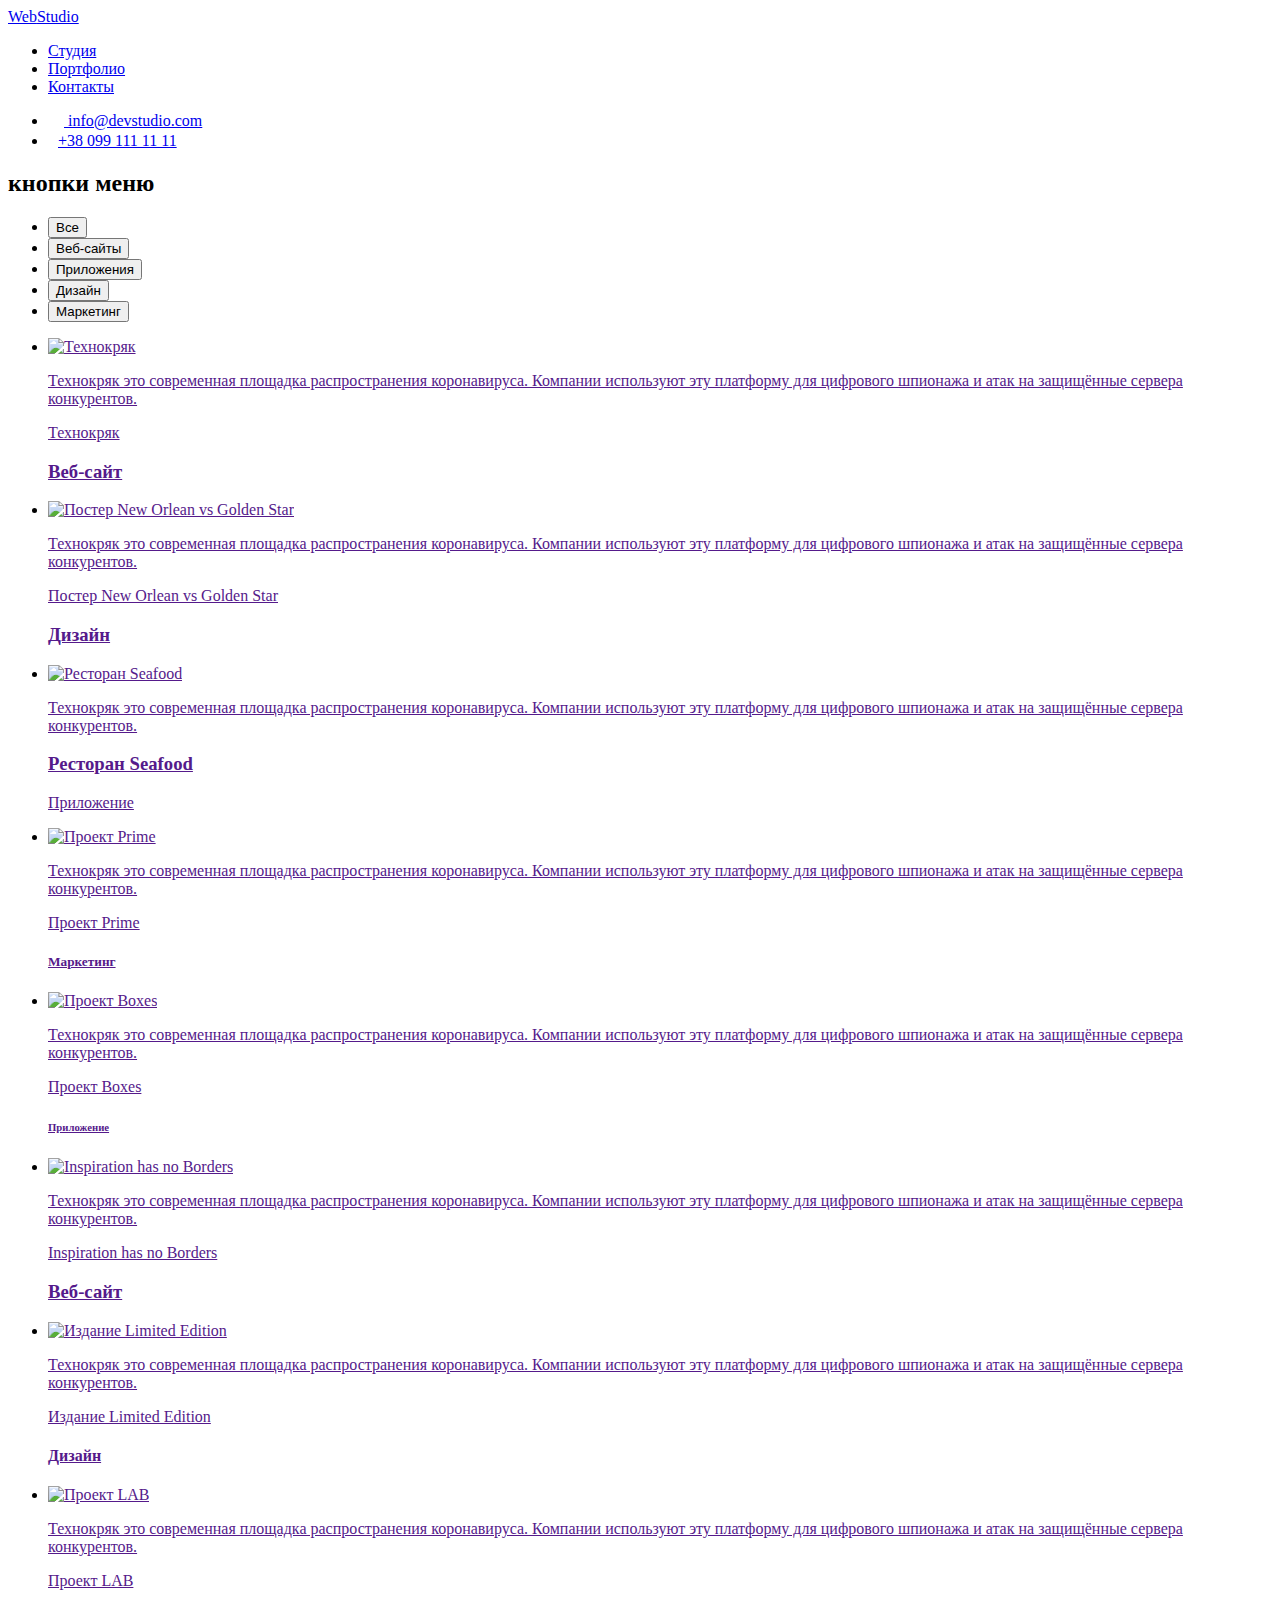
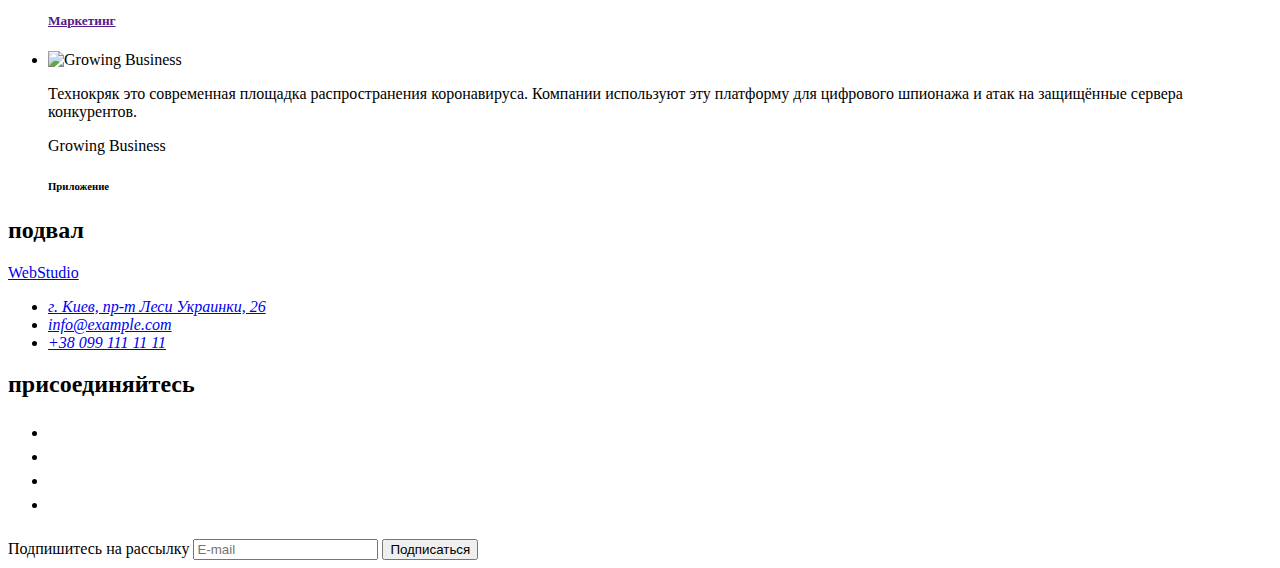
==== portfoli.html @ 83aa8ca1 "Add files via upload" ====
<!DOCTYPE html>
<html lang="ru">
<head>
    <meta charset="UTF-8">
    <meta name="viewport" content="width=device-width, initial-scale=1.0">
    <link rel="preconnect" href="https://fonts.googleapis.com">
    <link rel="preconnect" href="https://fonts.gstatic.com" crossorigin>
    <link href="https://fonts.googleapis.com/css2?family=Raleway:wght@700&family=Roboto:wght@400;500;700;900&display=swap" rel="stylesheet">
       
    <title>Document</title>
    <link rel="stylesheet" href="https://cdnjs.cloudflare.com/ajax/libs/modern-normalize/1.1.0/modern-normalize.min.css" integrity="sha512-wpPYUAdjBVSE4KJnH1VR1HeZfpl1ub8YT/NKx4PuQ5NmX2tKuGu6U/JRp5y+Y8XG2tV+wKQpNHVUX03MfMFn9Q==" crossorigin="anonymous" referrerpolicy="no-referrer" />
    <link rel="stylesheet" href="./css/style.css">
</head>

<body class="page">
     <!--шапка-->
     <header class="line"> 
        <div class="container flex-center">
        <nav class="main-nav">
        <a href="/index.html" class="logo" >Web<span class="studio">Studio</span></a> 

        
        <ul class="site-nav">
            <li class="item-nav "><a href="index.html" class="link active">Студия</a></li>
            <li class="item-nav"><a href="portfoli.html" class="link">Портфолио</a></li>
            <li class="item-nav"><a href="Контакты" class="link">Контакты</a></li>
        </ul>
         </nav>
        <ul class="site-nav">

            <li class="item-site"><a href="malto:info@devstudio.com" class="link item-color"><svg class="icon-email" width="16" height="12">
                <use href="./images/sprite.svg#icon-email"></use></svg> info@devstudio.com</a></li>
           

            <li class="item-site"><a href="tel+380991111111" class="link item-color"><svg class="icon-phone" width="10" height="16">
                <use href="./images/sprite.svg#icon-phone"></use></svg>+38 099 111 11 11</a></li>
       </ul>
    </div>
       </header>

    <!--банер-->
    <main>
        <!--кнопки для меню-->
      <section class="container pd">

        <H2 class="hide container">кнопки меню</H2>
          <ul class="card-set-button">
            <li><button type="button" class="button-portfoli button-all">Все</button></li> 
            <li><button type="button" class="button-portfoli button-veb">Веб-сайты</button></li>
            <li><button type="button" class="button-portfoli button-aplic">Приложения</button></li>
            <li><button type="button" class="button-portfoli button-design">Дизайн</button></li>
            <li><button type="button" class="button-portfoli button-market">Маркетинг</button></li>
           </ul>
      
     <!--примеры работ-->
    

    <ul class="card-set">
        
            <li class="item card">
                <a class="text-none" href="">

                <div class="overlay-tehno">
                 <img src="./images/img1-min.jpeg" alt="Технокряк" width="370" height="294">
                <p class="card-text">Технокряк это современная площадка распространения коронавируса. Компании используют эту платформу для цифрового шпионажа и атак на защищённые сервера конкурентов.</p>
               </div>

               <div class="setings-cards">
                <p class="potfolio-items">Технокряк</p>
                <h3 class="name-of-itens">Веб-сайт</h3>
            </div>
        </a>
            </li>

            <li class="item card">
                <a class="text-none" href="">

                    <div class="overlay-tehno">
                <img src="./images/img2-min.jpeg" alt="Постер New Orlean vs Golden Star" width="370" height="294">
                <p class="card-text">Технокряк это современная площадка распространения коронавируса. Компании используют эту платформу для цифрового шпионажа и атак на защищённые сервера конкурентов.</p>
               </div>

                <div class="setings-cards">
                <p class="potfolio-items">Постер New Orlean vs Golden Star</p>
                <h3 class="name-of-itens">Дизайн</h3>
            </div>
            </a>
            </li>

            <li class="item card">
                <a class="text-none" href="">

                    <div class="overlay-tehno">    
                <img src="./images/img3-min.jpeg" alt="Ресторан Seafood" width="370" height="294">
                <p class="card-text">Технокряк это современная площадка распространения коронавируса. Компании используют эту платформу для цифрового шпионажа и атак на защищённые сервера конкурентов.</p>
            </div>

            <div class="setings-cards">
                <h3 class="potfolio-items">Ресторан Seafood</h3>
                <p class="name-of-itens">Приложение</p>
            </div>
        </a>
           </li>

            <li class="item card">
                <a class="text-none" href="">

                    <div class="overlay-tehno">    
                <img src="./images/4-min.jpeg" alt="Проект Prime" width="370" height="294">
                <p class="card-text">Технокряк это современная площадка распространения коронавируса. Компании используют эту платформу для цифрового шпионажа и атак на защищённые сервера конкурентов.</p>
            </div>
            <div class="setings-cards">
                <p class="potfolio-items">Проект Prime</p>
                <h5 class="name-of-itens">Маркетинг</h5>
            </div>
            </a>
            </li>

            <li class="item card">
                <a class="text-none" href="">

                <div class="overlay-tehno">
                <img src="./images/img5-min.jpeg" alt="Проект Boxes" width="370" height="294">
                <p class="card-text">Технокряк это современная площадка распространения коронавируса. Компании используют эту платформу для цифрового шпионажа и атак на защищённые сервера конкурентов.</p>
            </div>
            <div class="setings-cards">
                <p class="potfolio-items">Проект Boxes</p>
                <h6 class="name-of-itens">Приложение</h6>
                </div>
            </a>
            </li>

            <li class="item card">
                <a class="text-none" href="">

                <div class="overlay-tehno">
                <img src="./images/img6-min.jpeg" alt="Inspiration has no Borders" width="370" height="294">
                <p class="card-text">Технокряк это современная площадка распространения коронавируса. Компании используют эту платформу для цифрового шпионажа и атак на защищённые сервера конкурентов.</p>
            </div>
            <div class="setings-cards">
                <p class="potfolio-items">Inspiration has no Borders</p>
                <h3 class="name-of-itens">Веб-сайт</h3>
            </div>
            </a>
            </li>

            <li class="item card">
                <a class="text-none" href="">
                    <div class="overlay-tehno">
                <img src="./images/img7-min.jpeg" alt="Издание Limited Edition" width="370" height="294">
                <p class="card-text">Технокряк это современная площадка распространения коронавируса. Компании используют эту платформу для цифрового шпионажа и атак на защищённые сервера конкурентов.</p>
            </div>
            <div class="setings-cards">
                <p class="potfolio-items">Издание Limited Edition</p>
                <h4 class="name-of-itens">Дизайн</h4>
            </div>
            </a>
            </li>

            <li class="item card">
                <a class="text-none" href="">
                    <div class="overlay-tehno">
                <img src="./images/img8-min.jpeg" alt="Проект LAB" width="370" height="294">
                <p class="card-text">Технокряк это современная площадка распространения коронавируса. Компании используют эту платформу для цифрового шпионажа и атак на защищённые сервера конкурентов.</p>
            </div>
            <div class="setings-cards"> 
                <p class="potfolio-items">Проект LAB</p>
                <h5 class="name-of-itens">Маркетинг</h5>
            </div>
            </a>
            </li>

            <li class="item card">
                <a class="text-none" href=""></a>
                <div class="overlay-tehno">
                <img src="./images/9-min.jpeg" alt="Growing Business" width="370" height="294">
                <p class="card-text">Технокряк это современная площадка распространения коронавируса. Компании используют эту платформу для цифрового шпионажа и атак на защищённые сервера конкурентов.</p>
            </div>
            <div class="setings-cards"> 
                <p class="potfolio-items">Growing Business</p>
                <h6 class="name-of-itens">Приложение</h6>
            </div>
            </a>
            </li>

         </ul>

     </section>
    </main>

    <!--подвал-->

    <footer class="footer-color">
            
        <section class="adress-nav">
            <div class="container jeneral-box">
            <div class="box-one">
            <h2 class="hide" >подвал</h2>
    
           <a href="/index.html" class="logo l-items" >Web<span class="studio-white">Studio</span></a> 
    
    
        <address>
    
               <ul>
                   <li class="address-items">
                       <a href="https://goo.gl/maps/uqQYcD5dmdb6yFgy8" rel="noopener noopener" class="footer-address"> г. Киев, пр-т Леси
                           Украинки, 26</a>
                   </li>
                   <li class="malto-items">
                       <a href="maltoinfo@example.com" class="footer-mail" >info@example.com</a>
                   </li>
                   <li class="phone-items">
                       <a href="tel+380991111111" class="footer-tel" >+38 099 111 11 11</a>
                   </li>
                   
               </ul>
               
           </address>
        </div>
    
           <div class="box-second">
            <h2 class="footer-text">присоединяйтесь</h2>
            <ul class="footer-list">
                        
                <li class="social-item">
                    <a href="" class="footer-box">
                        <svg class="icon-social" width="20" height="20">
                            <use href="./images/sprite.svg#icon-insta" ></use> 
                        </svg>
                    </a>
                </li>
    
                <li class="social-item">
                    <a href="" class="footer-box">
                        <svg class="icon-social" width="20" height="20">
                            <use href="./images/sprite.svg#icon-twit" ></use> 
                        </svg>
                    </a>
                </li>
    
                <li class="social-item">
                    <a href="" class="footer-box">
                        <svg class="icon-social" width="10" height="20">
                            <use href="./images/sprite.svg#icon-face" ></use> 
                        </svg>
                    </a>
                </li>
    
                <li class="social-item">
                    <a href="" class="footer-box">
                        <svg class="icon-social" width="20" height="20">
                            <use href="./images/sprite.svg#icon-linke" ></use> 
                        </svg>
                    </a>
                </li>
            </ul>
           </div>
    
           <div class="box-third">
               <label for="fallow-buttom"class="fallow-text">Подпишитесь на рассылку</label>
                   <span class="icon-fly">
                    <input type="email" name="email" placeholder="E-mail" class="fallow-me" id="fallow-buttom">
                    <button type="submit" class="btn-fallow">Подписаться</button>
                    <svg class="icon-fallow" width="24" height="24">
                    <use href="./images/sprite.svg#icon-send-fly"></use></svg>   
                </span>
               </div>
            </div>
     </section>
    </footer>
    </body>
    
    </html>
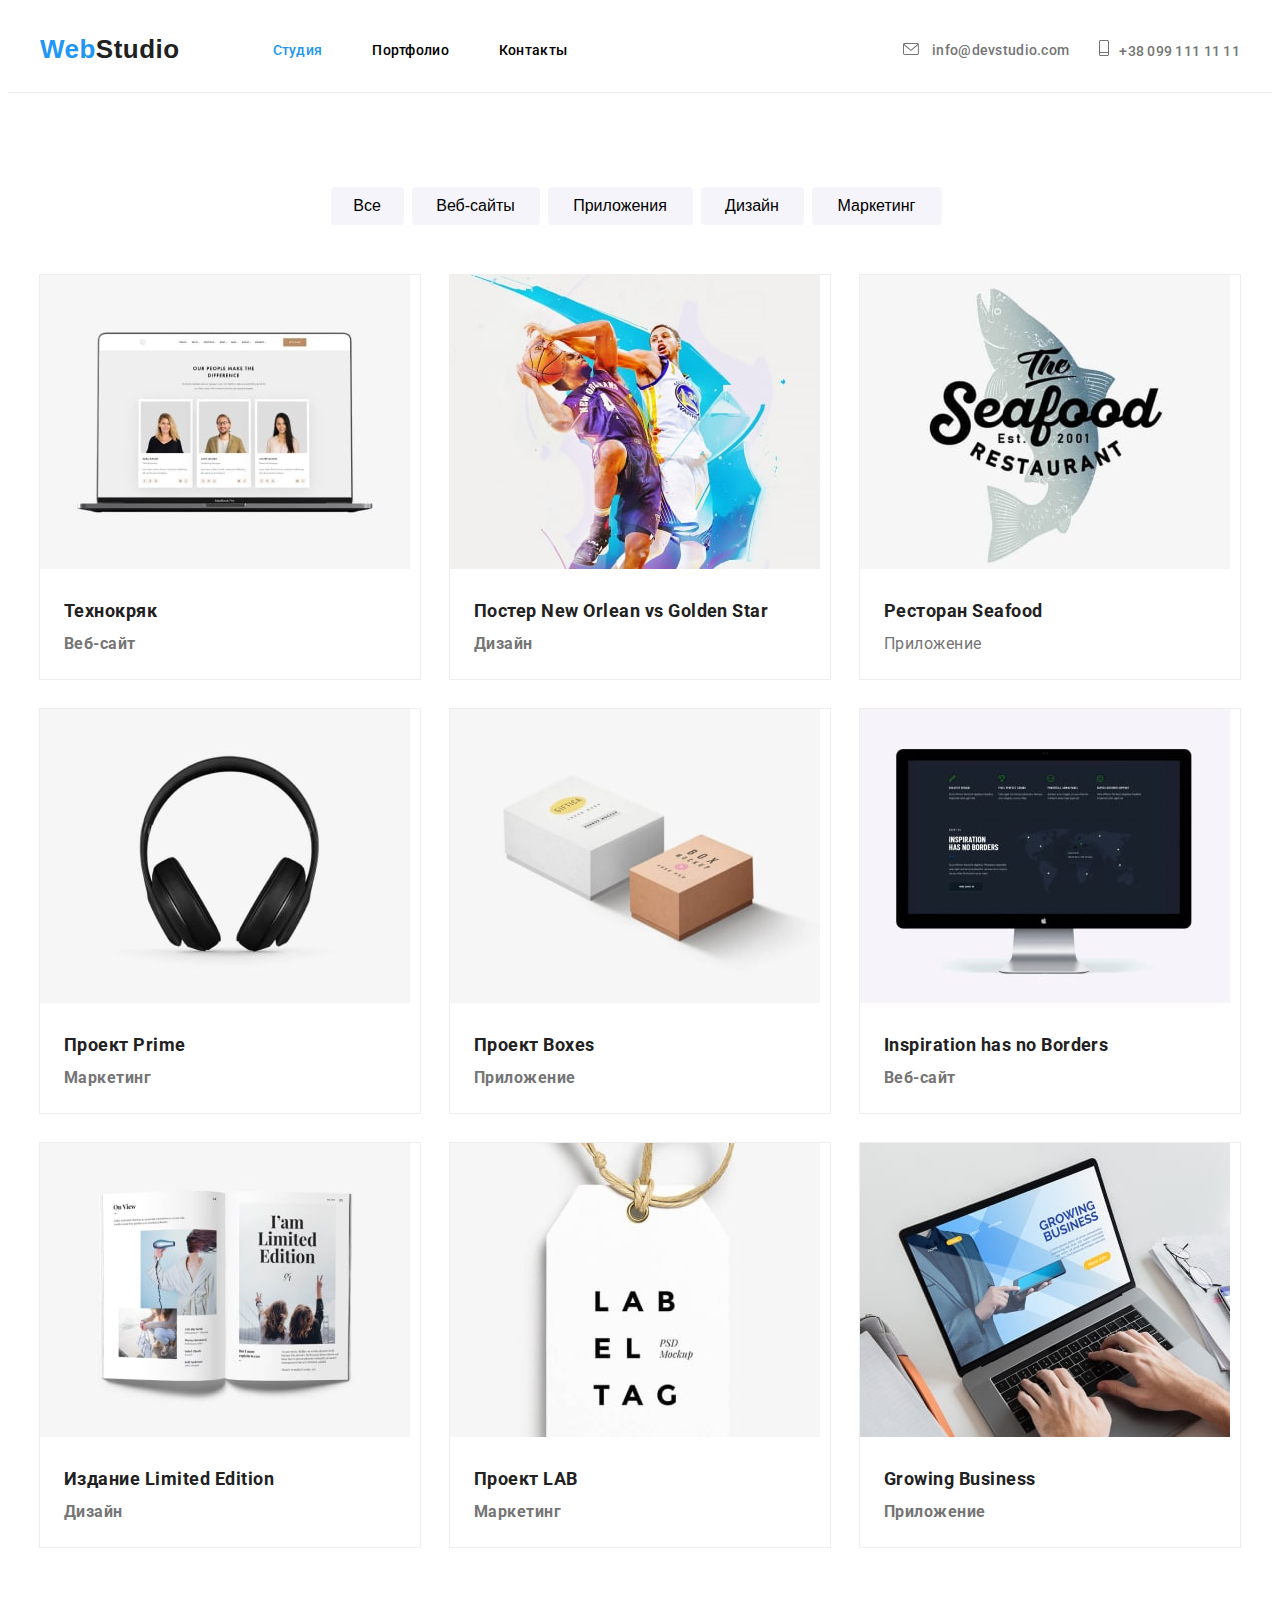
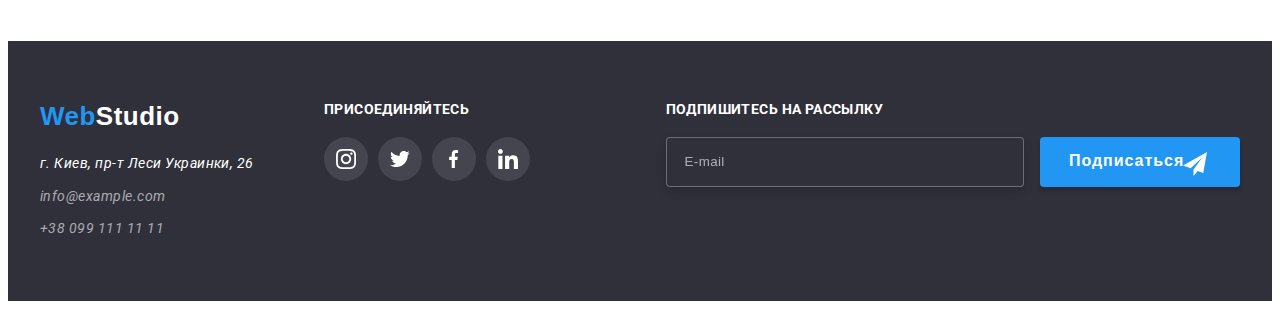
==== commit 9d1dc1f4: "utils" ====
--- a/portfoli.html
+++ b/portfoli.html
@@ -10,6 +10,7 @@
     <title>Document</title>
     <link rel="stylesheet" href="https://cdnjs.cloudflare.com/ajax/libs/modern-normalize/1.1.0/modern-normalize.min.css" integrity="sha512-wpPYUAdjBVSE4KJnH1VR1HeZfpl1ub8YT/NKx4PuQ5NmX2tKuGu6U/JRp5y+Y8XG2tV+wKQpNHVUX03MfMFn9Q==" crossorigin="anonymous" referrerpolicy="no-referrer" />
     <link rel="stylesheet" href="./css/style.css">
+    <link rel="stylesheet" href="./css/main.min.css">
 </head>
 
 <body class="page">
--- a/css/style.css
+++ b/css/style.css
@@ -0,0 +1,984 @@
+
+/* -------------------------утилиты ----------------------------*/
+
+
+
+/* -----------------------hide content-------------------------- */
+
+
+
+.site-nav .link:hover,
+.site-nav .link:focus {
+  color: #2196f3;
+}
+.site-nav .link:hover,
+.site-nav .link:focus {
+  color: #2196f3;
+}
+.site-nav .link.current {
+  color: #2196f3;
+}
+  
+/* -----------------------button-------------------------------- */
+
+
+
+/* ------------logo------------ */ 
+.line {
+  border-bottom: 1px solid #ECECEC;
+  transition-property: background-color;
+  transition-duration: 250ms;
+  transition-timing-function: cubic-bezier(0.4, 0, 0.2, 1) ;
+}
+
+ .logo {
+
+ 
+  margin-right: 93px;
+   color: #2196F3 ;
+   font-family: "Rolway", sans-serif;
+   font-weight: bold;
+   font-size: 26px;
+   line-height: 1.20; 
+   text-decoration: none;
+   animation: shake 100ms linear  1;
+ }
+
+.studio {
+  color: var(--primary-text-color);
+}
+
+ .link {
+   display: block;
+
+  text-decoration: none;
+  color: #000;
+  padding-top: 32px;
+  padding-bottom: 32px; 
+ }
+
+/* ------------------site nav---------- */
+
+.main-nav{
+  display: flex;
+  align-items: center;
+  }
+
+.site-nav {
+  display: flex;
+  align-items: center;
+ 
+  font-weight: 500;
+  font-size: 14px;
+  line-height: 1.2;
+  letter-spacing: 0.02em;
+
+  transition: color 250ms cubic-bezier(0.4, 0, 0.2, 1) ;
+
+}
+.flex-center{
+  display: flex;
+  align-items: center;
+  justify-content: space-between;
+}
+
+   .item-nav{
+   display: block; 
+   /* display: flex; */
+   position: relative;
+   }
+   .item-nav::after{
+     position: absolute;
+     content: "";
+    
+     bottom: 0;
+     width: 100%;
+     height: 4px;
+     background: #2196F3;
+     border-radius: 2px;
+     opacity: 0;
+     transition: opacity 250ms cubic-bezier(0.4, 0, 0.2, 1) ;
+
+   }
+   .item-nav:hover::after{
+opacity: 1;
+   }
+
+   .item-nav:focus:after{
+    opacity: 1;
+       }
+  
+   .site-nav .item-nav {
+    margin-left: 50px;
+   }
+   .site-nav .item-nav:first-child {
+    margin-left: 0px; 
+    } 
+
+ .item-site {
+      display: flex;
+ }
+      .item-color{
+     color: #757575;
+      }
+      .active {
+        color:  #2196F3;
+        }
+        .icon-email{
+          margin-right: 10px;
+          fill: currentColor;
+        }
+        .icon-phone{
+
+          fill:  currentColor;
+          margin-left: 30px;
+          margin-right: 10px;
+
+        }
+        .icon-phone:hover{
+        fill:  #2196F3;
+        }
+       /* :hover{
+          fill:  #2196F3;
+          } */
+/* ------------------------банер герой -----------------------------*/
+.hero{
+  
+  background-color: var(--background-second-color);
+  padding-top: 200px;
+  padding-bottom: 200px;
+ 
+  padding-left: 0px;
+  padding-right: 0px;
+
+  margin-bottom: 94px;
+  height:600px;
+  max-width: 1600px;
+  margin-left: auto;
+  margin-right: auto; 
+
+  background-image: linear-gradient(
+    rgba(47, 48, 58, 0.4), 
+    rgba(47, 48, 58, 0.4)
+  ),
+  url(../images/foto-hero.jpeg)
+
+}
+
+
+
+.hero-baner {
+  display: block;
+  text-align: center;
+margin: 0 auto;
+margin-bottom: 30px;
+ 
+max-width: 650px;
+font-weight: 900;
+font-size: 44px;
+line-height: 1.4;
+letter-spacing: 0.06em;
+text-transform: uppercase;
+color: var(--white-color-text); 
+}
+
+/* -------------button-hero---------------------*/
+
+
+  .button-button:focus,
+  .button-portfoli:hover{
+    color: var(--white-color-text);
+  background-color:var(--second-text-color);
+  box-shadow: 0px 3px 1px rgba(0, 0, 0, 0.1), 0px 1px 2px rgba(0, 0, 0, 0.08), 0px 2px 2px rgba(0, 0, 0, 0.12);
+    }
+    
+/* -------------------фишки компании-------------- */
+.item-box{
+display: flex;
+justify-content: center;
+margin-left: auto;
+}
+.marg{
+  margin-bottom: 30px;
+}
+.icon-items{
+padding: 25px 100px 25px 100px;
+width: 270px;
+height: 120px;
+border: 1px transpontant;
+
+background: #F5F4FA;
+border-radius: 4px;
+}
+
+.icon-items:not(:last-child){
+  margin-right: 30px;
+}
+
+
+.maim-section{
+  display: flex;
+  justify-content: center;
+  /* margin-bottom: 94px; */
+  }
+
+.title-photo{
+  padding-bottom: 50px;
+  text-align: center;
+ 
+}
+
+.items-company{
+
+font-size: 14px;
+line-height: 1.1;
+text-transform: uppercase;
+
+padding: 0;
+margin: 0;
+
+display: flex;
+
+margin-left: -30px;
+margin-top: -30px;
+}
+.box-items {
+flex-basis: calc(100%/4 - 30px);
+margin-left: 30px;
+margin-top: 30px;
+}
+
+.company-list{
+  padding-bottom: 10px;
+
+}
+.items-text {
+font-size: 14px;
+line-height: 1.7;
+color: #757575;
+text-transform: none;
+margin-bottom: 94px;
+}
+.maim-section{
+font-weight: bold;
+font-size: 36px;
+line-height: 1.16;
+}
+
+
+.photo-list{
+ 
+  display: flex;
+  margin-left: -30px;
+  margin-top: -30px;
+  padding-bottom: 94px;
+ }
+
+ .photo-box{
+  position: relative;
+  display: block;
+ 
+  width: 370px;
+  max-height: 294px;
+  flex-basis: ((100% - 3*30px)/3);
+  margin-left: 30px;
+  margin-top: 30px;
+
+  
+ }
+ .text-one{
+  
+  position: absolute;
+  bottom: 0;
+  
+  left: 0;
+  display: flex;
+  justify-content: center;
+  align-items: center;
+  
+  width:370px;
+  height:70px;
+  
+
+  font-weight: 700;
+  font-size: 14px;
+  text-align: center;
+  letter-spacing: 0.03em;
+  text-transform: uppercase; 
+  line-height: 1.14;
+ 
+ color: #FFFFFF;
+ background-color: #2F303ACC; 
+
+ } 
+
+  /* -------------------stuf foto------------------ */
+
+ .fone{
+  background: #F5F4FA;
+ }
+.stuf-block {
+  display: flex;
+  flex: wrap;
+
+  padding: 0;
+  margin: 0;
+
+  margin-left: -30px;
+  margin-top: -30px;
+  padding-bottom: 94px;
+  margin-bottom: 94px;
+  }
+ 
+ .photo-stuf {
+      flex-basis: ((100% - 4*30px)/4);
+      margin-left: 30px;
+      margin-top: 30px;
+      border-radius: 0px 0px 4px 4px;
+      background: #FFFFFF;
+      box-shadow: 0px 1px 3px rgba(0, 0, 0, 0.12), 0px 1px 1px rgba(0, 0, 0, 0.14), 0px 2px 1px rgba(0, 0, 0, 0.2);
+  }
+  
+  .title-stuf{
+  text-align: center;
+  padding: auto;
+ 
+  padding-top: 94px;
+  padding-bottom: 50px ;
+  
+  }
+.stuf-socials{
+  display: flex;
+  justify-content: center;
+  margin-bottom: 30px;
+}
+.stuf-name {
+  text-align: center;
+  margin-top: 30px;
+  margin-bottom: 10px;
+
+  font-style: normal;
+  font-weight: 500;
+  font-size: 16px;
+  line-height: 1.18;
+}
+.stuf-position {
+text-align: center;
+margin-bottom: 30px;
+font-size: 16px;
+line-height: 1.18;
+margin-bottom: 16px;
+}
+.social-item:not(:last-child){
+    margin-right: 10px;
+  }
+.social-item{
+  display: flex;
+  justify-content: center;
+}
+.icon-social{
+  fill: currentColor;;
+}
+.social-link{
+  width: 44px;
+  height: 44px;
+  display: flex;
+  align-items: center;
+  justify-content: center;
+  border-radius: 50%;
+  background-color: #FFFFFF;
+  color: #AFB1B8;
+
+  transition-property: background-color;
+  transition-duration: 250ms;
+  transition-timing-function: cubic-bezier(0.4, 0, 0.2, 1) ;
+}
+.social-link:hover {
+color:  #FFFFFF;
+  background: #2196F3;
+}
+/* -----------------------client------------------------------ */
+.client{
+font-style: normal;
+font-weight: bold;
+font-size: 36px;
+line-height: 42px;
+text-align: center;
+margin-bottom: 50px;
+}
+ .icon-size{
+  
+ }
+
+.icon-pikchy{
+  padding: 16px 32px 16px 32px;
+  display: flex;
+  align-items: flex-start;
+  
+margin: auto;
+width: 170px;
+height: 92px;
+border: 1px solid #AFB1B8;
+box-sizing: border-box;
+border-radius: 4px;
+
+fill: #AFB1B8;
+margin: auto;
+
+transition-property: background-color;
+transition-duration: 250ms;
+transition-timing-function: cubic-bezier(0.4, 0, 0.2, 1) ;
+}
+
+.icon-client{
+display: flex;
+justify-content: center;
+margin-bottom: 94px;
+}
+
+.icon-size:not(:last-child){
+  margin-right: 30px;
+}
+.icon-pikchy:hover{
+ fill:  #2196F3;
+ border-color: #2196F3;
+ }
+ 
+
+/* --------------------подвал--------------------*/
+.jeneral-box{
+display: flex;
+}
+.box-one{
+display: flex;
+flex-direction: column;
+}
+
+.l-items{
+  display: block;
+ }
+
+.address-items{
+  display: block;
+  padding-top: 20px;
+  }
+
+.malto-items{
+  display: block;
+  padding-top: 9px;
+}
+
+.phone-items{
+  display: block;
+  padding-top: 9px;
+}
+.footer-address{
+  padding-right: 70px;
+text-decoration: none; 
+font-size: 14px;
+line-height: 1.7;
+color: var(--white-color-text);
+}
+.footer-mail{
+text-decoration: none;  
+font-size: 14px;
+line-height: 1.7;
+color: rgba(255, 255, 255, 0.6);
+}
+.footer-tel {
+  text-decoration: none; 
+  font-size: 14px;
+  line-height: 1.7;
+  color: rgba(255, 255, 255, 0.6);
+
+}
+.footer-color{
+  display: block;
+  
+  padding-top: 60px;
+  padding-bottom: 60px;
+  background-color: var(--background-second-color);
+}
+.studio-white{
+  color: var(--white-color-text);
+}
+.box-second{
+display: flex;
+flex-direction: column;
+
+}
+.footer-text{
+margin-bottom: 20px;
+font-style: normal;
+font-weight: bold;
+font-size: 14px;
+line-height: 16px;
+letter-spacing: 0.03em;
+text-transform: uppercase;
+
+color: #FFFFFF;
+}
+.footer-box{
+  color: var(--white-color-text);
+  width: 44px;
+  height: 44px;
+  display: flex;
+  align-items: center;
+  justify-content: center;
+  border-radius: 50%;
+  background: rgba(255, 255, 255, 0.1);
+
+  transition-property: background-color;
+  transition-duration: 250ms;
+  transition-timing-function: cubic-bezier(0.4, 0, 0.2, 1) ;
+}
+
+
+.footer-box:hover {
+  color: var(--white-color-text);
+ background: #2196F3;
+}
+.icon-footer{
+  margin-left: 156px;
+}
+.footer-list{
+display: flex;
+padding-right: 93px;
+
+}
+.box-third{
+margin-left: auto;
+}
+
+.icon-fly{
+ position: relative; 
+ /* left: 13px;
+ bottom: 0; */
+}
+
+.fallow-text{
+  display: block;
+
+padding-bottom: 20px;
+font-style: normal;
+font-weight: bold;
+font-size: 14px;
+line-height: 16px;
+letter-spacing: 0.03em;
+text-transform: uppercase;
+
+color: #FFFFFF;
+}
+
+.fallow-me {
+width: 358px;
+height: 50px;
+margin-right: 12px;
+
+border: 1px solid rgba(255, 255, 255, 0.3);
+box-sizing: border-box;
+filter: drop-shadow(0px 4px 4px rgba(0, 0, 0, 0.15));
+border-radius: 4px;
+background: #2F303A;
+color: rgba(255, 255, 255, 0.6);
+}
+.fallow-me::placeholder {
+padding-left: 16px;
+letter-spacing: 0.03em;
+color: rgba(255, 255, 255, 0.6);
+}
+
+.fallow-me:focus::placeholder {
+  color: rgba(255, 255, 255, 0.6);
+}
+.btn-fallow{
+  
+padding: 10px 62px 10px 29px;
+width: 200px;
+height: 50px;
+font-style: normal;
+font-weight: bold;
+font-size: 16px;
+line-height: 1.67;
+letter-spacing: 0.06em;
+
+color: #FFFFFF;
+background: #2196F3;
+box-shadow: 0px 4px 4px rgba(0, 0, 0, 0.15);
+border-radius: 4px;
+border:none;
+
+transition: background-color 250ms cubic-bezier(0.4, 0, 0.2, 1);
+}
+.btn-fallow:focus,
+.btn-fallow:hover {
+    color: var(--white-color-text);
+    background: #188CE8;
+  box-shadow: 0px 4px 4px rgba(0, 0, 0, 0.15);
+  }
+
+.icon-fallow{
+  position: absolute;
+  display: block;
+  top: 13px;
+  right: 33px;
+ 
+  transform:translateY(-50%) ;
+  display: inline-block;
+  
+}
+
+
+/* --------------------paje portfolio--------------------*/
+
+/* ---------------------Card set------------------ */
+.pd{
+  padding-bottom: 94px;
+}
+.card{
+  
+background: #FFFFFF;
+outline: 1px solid #EEEEEE;
+box-sizing: border-box;
+}
+.card:hover{
+  box-shadow: 0px 1px 3px rgba(0, 0, 0, 0.12), 0px 1px 1px rgba(0, 0, 0, 0.14), 0px 2px 1px rgba(0, 0, 0, 0.2);
+}
+.card-set-button{
+  display: flex;
+  align-items: center;
+  justify-content: center;
+  padding: 0;
+  margin: 0;
+  padding-bottom: 50px;
+  padding-top: 94px;
+  
+ }
+ 
+.button-portfoli{
+margin-right: 8px;
+height: 38px;
+font-style: normal;
+font-weight: 500;
+font-size: 16px;
+line-height: 1.6;
+cursor: pointer;
+background-color: #F5F4FA;
+border-radius: 4px;
+border: 1px solid transparent;
+
+transition-property: background-color;
+transition-duration: 250ms;
+transition-timing-function: cubic-bezier(0.4, 0, 0.2, 1) ;
+
+}
+
+
+.button-all{
+  width: 73px;
+  }
+.button-veb {
+    width: 128px;
+ 
+}
+.button-aplic {
+  width: 145px;
+
+}
+
+.button-design {
+  width: 103px;
+
+}
+.button-market{
+  width: 130px;
+
+}
+ /* --------------overlay------------------------- */
+
+ .setings-cards{
+padding-top: 20px;
+padding-bottom: 20px;
+padding-left: 24px;
+ }
+ .text-none{
+   text-decoration: none;
+ }
+
+ .card-text{
+   position: absolute;
+
+   display: flex;
+   align-items: center;
+   
+   top: 0;
+   left: 0;
+
+   height: 100%;
+   padding: 24px 64px 23px 64px;
+   
+  font-style: normal;
+  font-weight: normal;
+  font-size: 18px;
+  line-height: 1.56;
+  background-color: rgba(33, 150, 243, 0.9);
+  color: #FFFFFF;
+  overflow: auto;
+  transform: translateY(100%);
+  transition: transform 250ms linear;
+ }
+  .overlay-tehno{
+    position: relative;
+    overflow: hidden; 
+}
+.item:hover .card-text{
+  transform: translate(-0%);
+}
+.item:focus .card-text{
+  transform: translate(-0%);
+}
+/* --------------------photo--------------------*/
+
+.potfolio-items {
+font-style: normal;
+font-weight: bold;
+font-size: 18px;
+line-height: 2;
+color: #212121;
+}
+
+.name-of-itens{
+font-size: 16px;
+line-height: 1.87;
+color: #757575;
+}
+
+.card-set{
+padding: 0;
+margin: 0;
+
+display: flex;
+flex-wrap: wrap;
+
+margin-left: -30px;
+margin-top: -30px;
+}
+
+
+.card-set>.item {
+  flex-basis: calc(100%/3 - 30px);
+  margin-left: 30px;
+  margin-top: 30px;
+ }
+
+ /* ---------------modal windov -----------------*/
+.backdrop {
+position: fixed;
+width: 100vw;
+height: 100vh;
+top: 0;
+ 
+background-color: rgba(0, 0, 0, 0.2);
+}
+.modal-text{
+display: block;
+
+font-style: normal;
+font-weight: bold;
+font-size: 20px;
+line-height: 1.15;
+text-align: center;
+letter-spacing: 0.03em;
+margin-bottom: 30px;
+
+color: #212121;
+
+}
+.modal {
+  position: absolute;
+  top: 50%;
+  left: 50%;
+  transform: translate(-50%, -50%);
+  
+    min-width: 528px;
+    min-height: 581px;
+    
+  background: #FFFFFF;
+  box-shadow: 0px 1px 3px rgba(0, 0, 0, 0.12), 0px 1px 1px rgba(0, 0, 0, 0.14), 0px 2px 1px rgba(0, 0, 0, 0.2);
+  border-radius: 4px;padding: 40px;
+  } 
+  .icon-close{
+  transition: fill  cubic-bezier(0.4, 0, 0.2, 1) ;
+     
+  }
+  .icon-close:hover{
+    fill: #2196F3;
+  }
+  .btn-open{
+  position: absolute;
+  width: 30px;
+  height: 30px;
+  border-radius: 50%;
+  border: 1px solid rgba(0, 0, 0, 0.1);
+  background: #FFFFFF;
+  
+  right: 8px;
+  top: 8px;
+  }
+
+  .backdrop.is-hidden {
+opacity: 0;
+visibility: hidden;
+pointer-events: none;
+transition: opaciti 300ms, visabiliti 300ms;
+  }
+
+  .modal-form-label{
+    display: block;
+    margin-bottom: 4px;
+    padding-right: 42px;
+font-style: normal;
+font-weight: normal;
+font-size: 12px;
+line-height: 1.16;
+letter-spacing: 0.01em;
+fill:#212121;
+
+  }
+
+.modal-form-input{
+width: 448px;
+height: 40px;
+
+padding-left: 42px;
+border: 1px solid rgba(33, 33, 33, 0.2);
+border-radius: 4px;
+transition: border cubic-bezier(0.4, 0, 0.2, 1) ;
+
+}
+
+.modal-form-input:hover:focus + .modal-form-icon{
+  fill:   #2196F3;  
+}
+.modal-form-input:hover:focus{
+  border: 1px solid #2196F3; 
+} 
+
+.modal-form-field{
+  margin-bottom: 28px;
+}
+
+.modal-form-icon{
+  position: absolute;
+ 
+  left: 15px;
+  top: 50%;
+  transform: translateY(-50%);
+  color: #212121;
+  /* transition: fill  cubic-bezier(0.4, 0, 0.2, 1) ; */
+
+}
+.input-wrap{
+  display: block;
+  position: relative;
+}
+
+.modal-coment{
+  width: 100%;
+  height: 120px;
+  padding: 12px 16px;
+border: 1px solid rgba(33, 33, 33, 0.2);
+box-sizing: border-box;
+border-radius: 4px;
+resize: none;
+}
+
+.modal-coment::placeholder{
+  font-style: normal;
+font-weight: normal;
+font-size: 14px;
+line-height: 16px;
+letter-spacing: 0.01em;
+
+color: rgba(117, 117, 117, 0.5);
+
+}
+ .check-label{
+  display:flex;
+  align-items: center;
+  justify-content: center;
+ 
+ margin-bottom: 30px;
+  padding-left: 9px;
+
+font-style: normal;
+font-weight: normal;
+font-size: 14px;
+line-height: 1.71;
+color: #757575;
+}
+.color-link{
+  padding-left: 4px;
+  color:  #188CE8;
+}
+.icon-chek{
+display: flex;
+justify-content: center;
+align-items: center;
+
+width: 16px;
+height: 15px;
+border-radius: 2px;
+margin-right: 7px;
+border: 2px solid #141313;
+transition: fill  cubic-bezier(0.4, 0, 0.2, 1) ;
+} 
+
+.checkbox:checked +.check-label >.icon-chek {
+  background: #2196F3;
+  border:  transparent;
+  display: flex;
+  justify-content: center;
+  align-items: center;
+  }
+  .icon-chek:focus{
+    border: 2px solid #141313;
+
+}
+  .visually-hidden {
+    position: absolute;
+    width: 1px;
+    height: 1px;
+    margin: -1px;
+    padding: 0;
+    overflow: hidden;
+    border: 0;
+    clip: rect(0 0 0 0);
+}
+.btn-form{
+  display: block;
+  padding: 10px 55px 10px 56px;
+  margin: 0 auto;
+font-style: normal;
+font-weight: bold;
+font-size: 16px;
+line-height: 1.87;
+letter-spacing: 0.06em;
+
+color: #FFFFFF;
+
+width: 200px;
+height: 50px;
+background: #2196F3;
+box-shadow: 0px 4px 4px rgba(0, 0, 0, 0.15);
+border-radius: 4px;
+border: none;
+
+transition: background-color 250ms cubic-bezier(0.4, 0, 0.2, 1);
+}
+.btn-form:focus,
+.btn-form:hover {
+    color: var(--white-color-text);
+    background: #188CE8;
+  box-shadow: 0px 4px 4px rgba(0, 0, 0, 0.15);
+}--- a/css/main.min.css
+++ b/css/main.min.css
@@ -0,0 +1,2 @@
+:root{--primary-text-color: #212121;--second-text-color: #2196F3;--white-color-text: #FFFFFF;--background-second-color: #2F303A;--background-first-color:  #E5E5E5;--background-therd-color: #F5F4FA;--card-set-gap: -30px}body{font-family:"Roboto", sans-serif;letter-spacing:0.03em;color:#2a2a2a}ul{list-style:none;padding:0;margin:0}p,h1,h2,h3,h4,h5,h6{margin-top:0;margin-bottom:0}.hide{display:none}@keyframes shake{0%{transform:translate(10px)}100%{transform:translate(-10px)}}.container{width:1200px;padding-left:15px;padding-right:15px;margin:0 auto}.hero-button{display:flex;align-items:center;text-align:center;padding-top:10px;padding-bottom:10px;padding-left:32px;padding-right:32px;margin:0 auto;font-weight:bold;font-size:16px;line-height:38px;letter-spacing:0.06em;background:#2196F3;color:var(--white-color-text);box-shadow:0px 4px 4px rgba(0,0,0,0.15);border-radius:4px;border:none;height:50px;transition-property:background-color;transition-duration:250ms;transition-timing-function:cubic-bezier(0.4, 0, 0.2, 1)}.hero-button:focus,.hero-button:hover{color:var(--white-color-text);background:#188CE8;box-shadow:0px 4px 4px rgba(0,0,0,0.15)}
+/*# sourceMappingURL=main.min.css.map */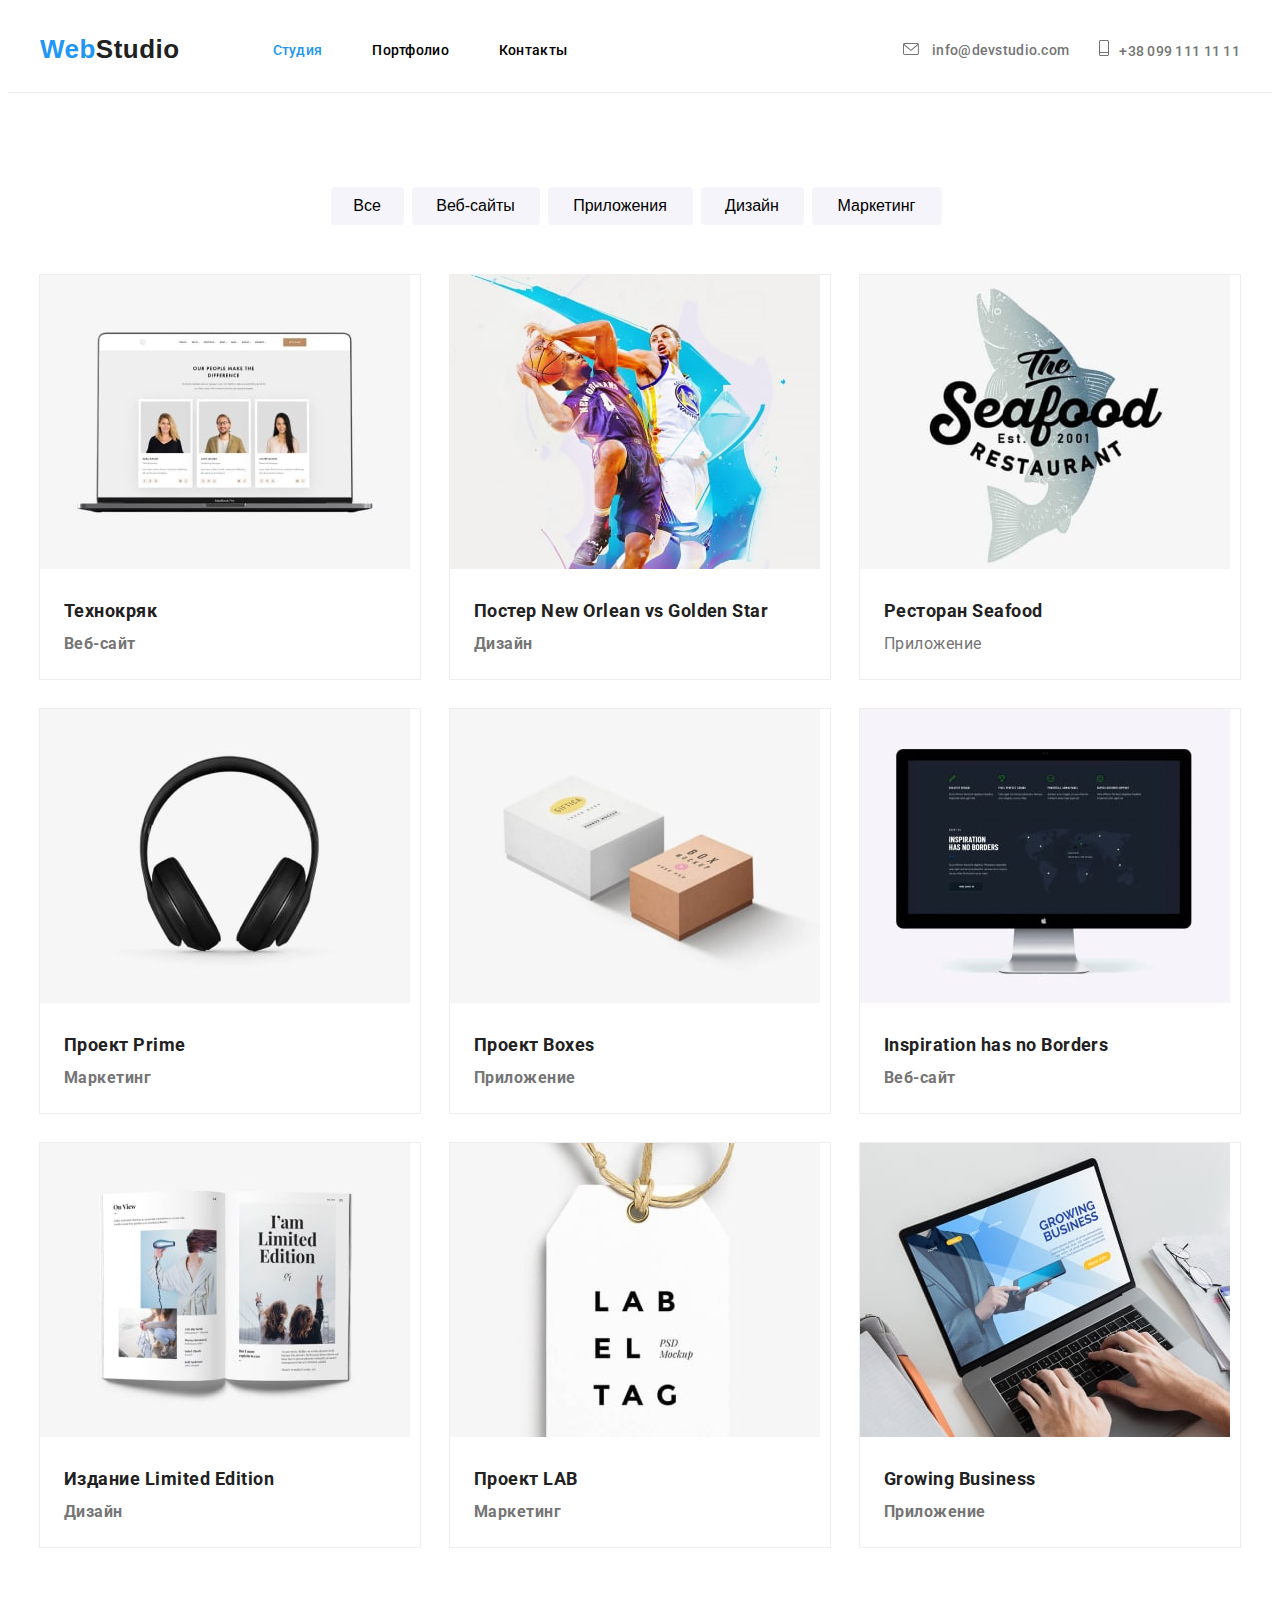
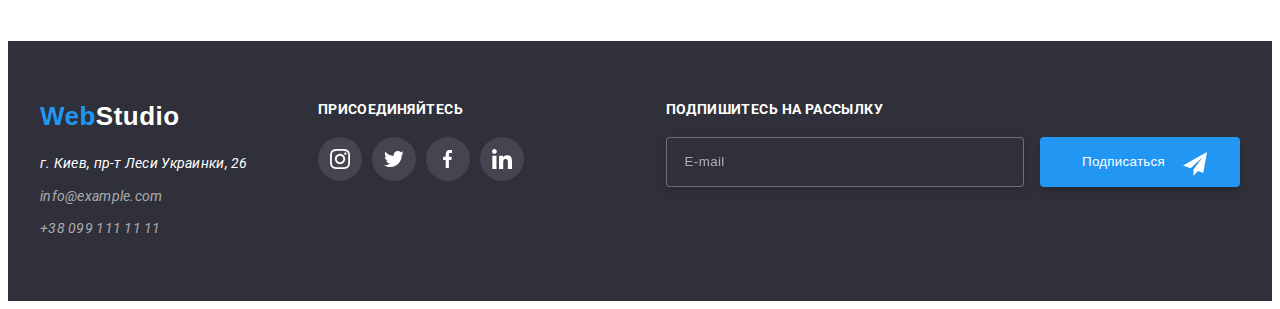
==== commit 2bbc2910: "hidden" ====
--- a/portfoli.html
+++ b/portfoli.html
@@ -14,26 +14,26 @@
 </head>
 
 <body class="page">
-     <!--шапка-->
-     <header class="line"> 
+      <!--шапка-->
+    <header class="line"> 
         <div class="container flex-center">
         <nav class="main-nav">
-        <a href="/index.html" class="logo" >Web<span class="studio">Studio</span></a> 
+        <a href="/index.html" class="main-nav__logo" >Web<span class="main-nav__logo-dark">Studio</span></a> 
 
         
         <ul class="site-nav">
-            <li class="item-nav "><a href="index.html" class="link active">Студия</a></li>
-            <li class="item-nav"><a href="portfoli.html" class="link">Портфолио</a></li>
-            <li class="item-nav"><a href="Контакты" class="link">Контакты</a></li>
+            <li class="site-nav__item-nav"><a href="index.html" class="link active">Студия</a></li>
+            <li class="site-nav__item-nav"><a href="portfoli.html" class="link">Портфолио</a></li>
+            <li class="site-nav__item-nav"><a href="Контакты" class="link">Контакты</a></li>
         </ul>
          </nav>
         <ul class="site-nav">
 
-            <li class="item-site"><a href="malto:info@devstudio.com" class="link item-color"><svg class="icon-email" width="16" height="12">
+            <li class="site-nav__item-site"><a href="malto:info@devstudio.com" class="link site-nav__item-text"><svg class="site-nav__email" width="16" height="12">
                 <use href="./images/sprite.svg#icon-email"></use></svg> info@devstudio.com</a></li>
            
 
-            <li class="item-site"><a href="tel+380991111111" class="link item-color"><svg class="icon-phone" width="10" height="16">
+            <li class="item-site"><a href="tel+380991111111" class="link site-nav__item-text"><svg class="site-nav__phone" width="10" height="16">
                 <use href="./images/sprite.svg#icon-phone"></use></svg>+38 099 111 11 11</a></li>
        </ul>
     </div>
@@ -44,7 +44,7 @@
         <!--кнопки для меню-->
       <section class="container pd">
 
-        <H2 class="hide container">кнопки меню</H2>
+        <H2 class="visually-hidden container">кнопки меню</H2>
           <ul class="card-set-button">
             <li><button type="button" class="button-portfoli button-all">Все</button></li> 
             <li><button type="button" class="button-portfoli button-veb">Веб-сайты</button></li>
@@ -189,88 +189,147 @@
      </section>
     </main>
 
-    <!--подвал-->
-
-    <footer class="footer-color">
+   <!--подвал-->
+
+<footer class="footer-fon">
             
-        <section class="adress-nav">
-            <div class="container jeneral-box">
-            <div class="box-one">
-            <h2 class="hide" >подвал</h2>
+    <section class="container">
+        <div class="footer-nav">
+        <div class="footer-nav__logo">
+        <h2 class="visually-hidden" >подвал</h2>
+
+       <a href="/index.html" class="main-nav__logo">Web<span class="main-nav__logo-light">Studio</span></a> 
+
+
+    <address>
+
+           <ul>
+               <li class="footer-nav__address">
+                   <a href="https://goo.gl/maps/uqQYcD5dmdb6yFgy8" rel="noopener noopener" class="footer-nav__address-text"> г. Киев, пр-т Леси
+                       Украинки, 26</a>
+               </li>
+               <li class="footer-nav__malto">
+                   <a href="malto:info@example.com" class="footer-nav__malto-text" >info@example.com</a>
+               </li>
+               <li class="footer-nav__phone">
+                   <a href="tel:+380991111111" class="footer-nav__phone-text" >+38 099 111 11 11</a>
+               </li>
+               
+           </ul>
+           
+       </address>
+    </div>
+
+       <div class="footer-socials">
+        <h2 class="footer-socials__text">присоединяйтесь</h2>
+        <ul class="footer-socials__list">
+                    
+           
+        <li class="social-item">
+            <a href="" class="social-item__link-footer ">
+                <svg class="social-item__icon" width="20" height="20">
+                    <use href="./images/sprite.svg#icon-insta"></use> 
+                </svg>
+            </a>
+        </li>
+
+        <li class="social-item">
+            <a href="" class="social-item__link-footer">
+                <svg class="social-item__icon" width="20" height="20">
+                    <use href="./images/sprite.svg#icon-twit" ></use> 
+                </svg>
+            </a>
+        </li>
+
+        <li class="social-item">
+            <a href="" class="social-item__link-footer">
+                <svg class="social-item__icon" width="10" height="20">
+                    <use href="./images/sprite.svg#icon-face" ></use> 
+                </svg>
+            </a>
+        </li>
+
+        <li class="social-item">
+            <a href="" class="social-item__link-footer">
+                <svg class="social-item__icon" width="20" height="20">
+                    <use href="./images/sprite.svg#icon-linke" ></use> 
+                </svg>
+            </a>
+        </li>
+        </ul>
+       </div>
+
+       <div class="footer-fallow">
+           <label for="fallow-buttom"class="footer-fallow__text">Подпишитесь на рассылку</label>
+               <span class="footer-fallow__place-txt">
+                <input type="email" name="email" placeholder="E-mail" class="footer-fallow___placeholder" id="fallow-buttom">
+                <button type="submit" class="footer-fallow__btn">Подписаться</button>
+                <svg class="footer-fallow__icon" width="24" height="24">
+                <use href="./images/sprite.svg#icon-send-fly"></use></svg>   
+            </span>
+           </div>
+        </div>
+ </section>
+</footer>
+
+<div class="backdrop is-hidden" data-modal>
     
-           <a href="/index.html" class="logo l-items" >Web<span class="studio-white">Studio</span></a> 
+<div class="modal">
     
+    <button type="button" class="modal__btn-open" data-modal-close>
+        <svg class="modal__icon-close" width="11" height="11">
+            <use href="./images//symbol-defs.svg#icon-closed"></use>
+        </svg>
+    </button>
+
+    <form action="#" class="modal-form">
+        <b class="modal-form__text">Оставьте свои данные, мы вам перезвоним</b>
+<div class="modal-form__field">
+    <label for="input-name" class="modal-form-label">Имя</label>
+    <span class="modal-form__input">
+    <input type="text" id="input-name" name="input-name" class="modal-form__placeholder" name="modal-name">
+    <svg class="modal-form__icon" width="12" height="12">
+        <use href="./images/sprite.svg#icon-name" ></use></svg>
+</span>
+</div>
+
+<div class="modal-form__field">
+    <label for="input-tel" class="modal-form__label">Телефон</label>
+    <span class="modal-form__input">
+    <input type="text" id="input-tel"  class="modal-form__placeholder" name="modal-name">
+    <svg class="modal-form__icon" width="13" height="13">
+        <use href="./images/sprite.svg#icon-telefon" ></use></svg>
+</span>
+</div>
+
+<div class="modal-form__field">
+    <label for="input-email" class="modal-form__label">Почта</label>
+    <span class="modal-form__input">
+    <input type="text" id="input-email"  class="modal-form__placeholder" name="modal-name">
+    <svg class="modal-form__icon" width="15" height="12">
+        <use href="./images/sprite.svg#icon-pochta"></use></svg>
+</span>
+</div>
+
+<div class="modal-form__field">
+    <label for="input-coment" class="modal-form-label">Комментарий</label>
+<textarea name="modal-coment" id="input-coment" placeholder="Введите текст" class="modal-coment"></textarea>   
+</div>
+<div class="modal-form__field"></div>
+<input type="checkbox" class="checkbox visually-hidden" id="check" name="policy">
+<label for="check" class="checkbox__label">
+    <span class="checkbox__icon">
+        <svg width="16" height="15">
+        <use href="./images/sprite.svg#icon-dane" ></use></svg></span> Соглашаюсь с рассылкой и принимаю <a href="" class="checkbox__link">Условия договора</a> </label>
+        <button type="submit" class="checkbox__btn-form">Отправить</button>
+    </form>
+
     
-        <address>
-    
-               <ul>
-                   <li class="address-items">
-                       <a href="https://goo.gl/maps/uqQYcD5dmdb6yFgy8" rel="noopener noopener" class="footer-address"> г. Киев, пр-т Леси
-                           Украинки, 26</a>
-                   </li>
-                   <li class="malto-items">
-                       <a href="maltoinfo@example.com" class="footer-mail" >info@example.com</a>
-                   </li>
-                   <li class="phone-items">
-                       <a href="tel+380991111111" class="footer-tel" >+38 099 111 11 11</a>
-                   </li>
-                   
-               </ul>
-               
-           </address>
-        </div>
-    
-           <div class="box-second">
-            <h2 class="footer-text">присоединяйтесь</h2>
-            <ul class="footer-list">
-                        
-                <li class="social-item">
-                    <a href="" class="footer-box">
-                        <svg class="icon-social" width="20" height="20">
-                            <use href="./images/sprite.svg#icon-insta" ></use> 
-                        </svg>
-                    </a>
-                </li>
-    
-                <li class="social-item">
-                    <a href="" class="footer-box">
-                        <svg class="icon-social" width="20" height="20">
-                            <use href="./images/sprite.svg#icon-twit" ></use> 
-                        </svg>
-                    </a>
-                </li>
-    
-                <li class="social-item">
-                    <a href="" class="footer-box">
-                        <svg class="icon-social" width="10" height="20">
-                            <use href="./images/sprite.svg#icon-face" ></use> 
-                        </svg>
-                    </a>
-                </li>
-    
-                <li class="social-item">
-                    <a href="" class="footer-box">
-                        <svg class="icon-social" width="20" height="20">
-                            <use href="./images/sprite.svg#icon-linke" ></use> 
-                        </svg>
-                    </a>
-                </li>
-            </ul>
-           </div>
-    
-           <div class="box-third">
-               <label for="fallow-buttom"class="fallow-text">Подпишитесь на рассылку</label>
-                   <span class="icon-fly">
-                    <input type="email" name="email" placeholder="E-mail" class="fallow-me" id="fallow-buttom">
-                    <button type="submit" class="btn-fallow">Подписаться</button>
-                    <svg class="icon-fallow" width="24" height="24">
-                    <use href="./images/sprite.svg#icon-send-fly"></use></svg>   
-                </span>
-               </div>
-            </div>
-     </section>
-    </footer>
-    </body>
-    
-    </html>
-    +</div>
+</div>
+
+
+<script src="./js/modal.js"></script>
+</body>
+
+</html>--- a/css/main.min.css
+++ b/css/main.min.css
@@ -1,2 +1,2 @@
-:root{--primary-text-color: #212121;--second-text-color: #2196F3;--white-color-text: #FFFFFF;--background-second-color: #2F303A;--background-first-color:  #E5E5E5;--background-therd-color: #F5F4FA;--card-set-gap: -30px}body{font-family:"Roboto", sans-serif;letter-spacing:0.03em;color:#2a2a2a}ul{list-style:none;padding:0;margin:0}p,h1,h2,h3,h4,h5,h6{margin-top:0;margin-bottom:0}.hide{display:none}@keyframes shake{0%{transform:translate(10px)}100%{transform:translate(-10px)}}.container{width:1200px;padding-left:15px;padding-right:15px;margin:0 auto}.hero-button{display:flex;align-items:center;text-align:center;padding-top:10px;padding-bottom:10px;padding-left:32px;padding-right:32px;margin:0 auto;font-weight:bold;font-size:16px;line-height:38px;letter-spacing:0.06em;background:#2196F3;color:var(--white-color-text);box-shadow:0px 4px 4px rgba(0,0,0,0.15);border-radius:4px;border:none;height:50px;transition-property:background-color;transition-duration:250ms;transition-timing-function:cubic-bezier(0.4, 0, 0.2, 1)}.hero-button:focus,.hero-button:hover{color:var(--white-color-text);background:#188CE8;box-shadow:0px 4px 4px rgba(0,0,0,0.15)}
+:root{--primary-text-color: #212121;--second-text-color: #2196F3;--white-color-text: #FFFFFF;--background-second-color: #2F303A;--background-first-color:  #E5E5E5;--background-therd-color: #F5F4FA;--card-set-gap: -30px}body{font-family:"Roboto", sans-serif;letter-spacing:0.03em;color:#2a2a2a}ul{list-style:none;padding:0;margin:0}p,h1,h2,h3,h4,h5,h6{margin-top:0;margin-bottom:0}.link{display:block;text-decoration:none;color:#000;padding-top:32px;padding-bottom:32px}.visually-hidden{position:absolute;width:1px;height:1px;margin:-1px;padding:0;overflow:hidden;border:0;clip:rect(0 0 0 0)}@keyframes shake{0%{transform:translate(10px)}100%{transform:translate(-10px)}}.container{width:1200px;padding-left:15px;padding-right:15px;margin:0 auto}.social-item:not(:last-child){margin-right:10px}.social-item:not(:last-child){display:flex;justify-content:center}.social-item__link{width:44px;height:44px;display:flex;align-items:center;justify-content:center;border-radius:50%;background-color:#FFFFFF;color:#AFB1B8;transition-property:background-color;transition-duration:250ms;transition-timing-function:cubic-bezier(0.4, 0, 0.2, 1)}.social-item__link:hover{color:#FFFFFF;background:#2196F3}.social-item__icon{fill:currentColor}.main-nav__logo{margin-right:93px;color:#2196F3;font-family:"Rolway", sans-serif;font-weight:bold;font-size:26px;line-height:1.20;text-decoration:none;animation:shake 100ms linear  1}.main-nav__logo-dark{color:var(--primary-text-color)}.main-nav__logo-light{color:var(--white-color-text)}.social-link{width:44px;height:44px;display:flex;align-items:center;justify-content:center;border-radius:50%;background-color:#FFFFFF;color:#AFB1B8;transition-property:background-color;transition-duration:250ms;transition-timing-function:cubic-bezier(0.4, 0, 0.2, 1)}.social-link:hover{color:#FFFFFF;background:#2196F3}.main-nav{display:flex;align-items:center}.site-nav{font-size:14px;font-weight:500;letter-spacing:.02em;display:flex;align-items:center;line-height:1.2;transition:color 250ms cubic-bezier(0.4, 0, 0.2, 1)}.site-nav .link:hover,.site-nav .link:focus{color:#2196f3}.site-nav.link.current{color:#2196f3}.flex-center{display:flex;align-items:center;justify-content:space-between}.site-nav__item-nav{display:block;position:relative}.site-nav__item-nav::after{position:absolute;content:"";bottom:0;width:100%;height:4px;background:#2196F3;border-radius:2px;opacity:0;transition:opacity 250ms cubic-bezier(0.4, 0, 0.2, 1)}.site-nav__item-nav:focus:after{opacity:1}.site-nav__item-nav{margin-left:50px}.site-nav__item-nav:first-child{margin-left:0px}.site-nav__item-nav{display:flex}.site-nav__email{margin-right:10px;fill:currentColor}.site-nav__phone{fill:currentColor;margin-left:30px;margin-right:10px}.site-nav__phone:hover{fill:#2196F3}.site-nav__item-site{display:flex}.site-nav__item-text{color:#757575}.active{color:#2196F3}.line{border-bottom:1px solid #ECECEC;transition-property:background-color 250ms cubic-bezier(0.4, 0, 0.2, 1)}.hero{background-color:var(--background-second-color);padding-top:200px;padding-bottom:200px;padding-left:0px;padding-right:0px;margin-bottom:94px;height:600px;max-width:1600px;margin-left:auto;margin-right:auto;background-image:linear-gradient(rgba(47,48,58,0.4), rgba(47,48,58,0.4)),url(../images/foto-hero.jpeg)}.hero__baner{font-size:44px;font-weight:900;letter-spacing:.06em;display:block;text-align:center;margin:0 auto;margin-bottom:30px;max-width:650px;line-height:1.4;text-transform:uppercase;color:var(--white-color-text)}.hero__button{font-size:700;font-weight:.06em;letter-spacing:.02em;display:flex;align-items:center;text-align:center;padding-top:10px;padding-bottom:10px;padding-left:32px;padding-right:32px;margin:0 auto;line-height:38px;background:#2196F3;color:var(--white-color-text);box-shadow:0px 4px 4px rgba(0,0,0,0.15);border-radius:4px;border:none;height:50px;transition-property:background-color 250ms cubic-bezier(0.4, 0, 0.2, 1)}.hero__button:focus,.hero__button:hover{color:var(--white-color-text);background:#188CE8;box-shadow:0px 4px 4px rgba(0,0,0,0.15)}.perfomance{display:flex;justify-content:center;margin-left:auto;margin-bottom:30px}.perfomance__icon{padding:25px 100px 25px 100px;width:270px;height:120px;border:1px transpontant;background:#F5F4FA;border-radius:4px}.perfomance__icon:not(:last-child){margin-right:30px}.box-position{display:flex;justify-content:center}.perfomance-company{display:flex;font-size:14px;line-height:1.1;text-transform:uppercase;padding:0;margin:0;margin-left:-30px;margin-top:-30px}.perfomance-company__text{flex-basis:calc(100%/4 - 30px);margin-left:30px;margin-top:30px}.perfomance-company__tittle{padding-bottom:10px}.perfomance-company__tittle-text{font-size:14px;line-height:1.7;color:#757575;text-transform:none;margin-bottom:94px}.about{font-size:36px;font-weight:700;letter-spacing:.03em;line-height:1.16;padding-bottom:50px;text-align:center}.about-list{display:flex;margin-left:-30px;margin-top:-30px;padding-bottom:94px}.about-list__photo{position:relative;display:block;width:370px;max-height:294px;flex-basis:3.33333%;margin-left:30px;margin-top:30px}.about-list__tittle{display:flex;align-items:center;text-align:center;justify-content:center;position:absolute;bottom:0;left:0;width:370px;height:70px;font-size:14px;font-weight:700;letter-spacing:.03em;text-transform:uppercase;line-height:1.14;color:#FFFFFF;background-color:#2F303ACC}.main-fon{background:#F5F4FA}.stuf-block{display:flex;flex:wrap;padding:0;margin:0;margin-left:-30px;margin-top:-30px;padding-bottom:94px;margin-bottom:94px}.stuf-block__photo{flex-basis:-5%;margin-left:30px;margin-top:30px;border-radius:0px 0px 4px 4px;background:#FFFFFF;box-shadow:0px 1px 3px rgba(0,0,0,0.12),0px 1px 1px rgba(0,0,0,0.14),0px 2px 1px rgba(0,0,0,0.2)}.title-stuf{text-align:center;padding:auto;padding-top:94px;padding-bottom:50px}.stuf-block__socials{display:flex;justify-content:center;margin-bottom:30px}.stuf-block__name{font-size:500;font-weight:.03em;letter-spacing:.02em;text-align:center;margin-top:30px;margin-bottom:10px;font-style:normal;ine-height:1.18}.stuf-block__position{text-align:center;margin-bottom:30px;font-size:16px;line-height:1.18;margin-bottom:16px}.client{font-size:36px;font-weight:700;letter-spacing:.03em;font-style:normal;line-height:42px;text-align:center;margin-bottom:50px}.client__pikchy{display:flex;align-items:center;text-align:center;padding:16px 32px 16px 32px;margin:auto;width:170px;height:92px;border:1px solid #AFB1B8;box-sizing:border-box;border-radius:4px;fill:#AFB1B8;margin:auto;transition-property:background-color 250 cubic-bezier(0.4, 0, 0.2, 1)}.client__pikchy:hover{fill:#2196F3;border-color:#2196F3}.client__icon{display:flex;justify-content:center;margin-bottom:94px}.client__icon-size:not(:last-child){margin-right:30px}.footer-fon{display:block;padding-top:60px;padding-bottom:60px;background-color:var(--background-second-color)}.footer-nav{display:flex}.footer-nav__logo{display:flex;flex-direction:column}.footer-nav__address{display:block;padding-top:20px}.footer-nav__malto{display:block;padding-top:9px}.footer-nav__phone{display:block;padding-top:9px}.footer-nav__address-text{font-size:14px;font-weight:.03em;letter-spacing:.02em;padding-right:70px;text-decoration:none;line-height:1.7;color:var(--white-color-text)}.footer-nav__malto-text{font-size:14px;font-weight:.03em;letter-spacing:.02em;text-decoration:none;line-height:1.7;color:rgba(255,255,255,0.6)}.footer-nav__phone-text{font-size:14px;font-weight:.03em;letter-spacing:.02em;text-decoration:none;line-height:1.7;color:rgba(255,255,255,0.6)}.footer-socials{display:flex;flex-direction:column}.footer-socials__text{font-size:14px;font-weight:700;letter-spacing:.03em;margin-bottom:20px;font-style:normal;line-height:16px;text-transform:uppercase;color:#FFFFFF}.social-item__link-footer{display:flex;align-items:center;text-align:center;color:var(--white-color-text);width:44px;height:44px;justify-content:center;border-radius:50%;background:rgba(255,255,255,0.1);transition-property:background-color 250ms cubic-bezier(0.4, 0, 0.2, 1)}.social-item__link-footer:hover{color:var(--white-color-text);background:#2196F3}.icon-footer{margin-left:156px}.footer-socials__list{display:flex;padding-right:93px}.footer-fallow{margin-left:auto}.footer-fallow__place-txt{position:relative}.footer-fallow__text{font-size:14px;font-weight:700;letter-spacing:.03em;display:block;padding-bottom:20px;font-style:normal;line-height:16px;text-transform:uppercase;color:#FFFFFF}.footer-fallow___placeholder{width:358px;height:50px;margin-right:12px;border:1px solid rgba(255,255,255,0.3);box-sizing:border-box;filter:drop-shadow(0px 4px 4px rgba(0,0,0,0.15));border-radius:4px;background:#2F303A;color:rgba(255,255,255,0.6)}.footer-fallow___placeholder::placeholder{padding-left:16px;letter-spacing:0.03em;color:rgba(255,255,255,0.6)}.footer-fallow___placeholder:focus::placeholder{color:rgba(255,255,255,0.6)}.footer-fallow__btn{font-size:700;font-weight:.06em;letter-spacing:.02em;padding:10px 62px 10px 29px;width:200px;height:50px;font-style:normal;line-height:1.67;color:#FFFFFF;background:#2196F3;box-shadow:0px 4px 4px rgba(0,0,0,0.15);border-radius:4px;border:none;transition:background-color 250ms cubic-bezier(0.4, 0, 0.2, 1)}.footer-fallow__btn:focus,.footer-fallow__btn:hover{color:var(--white-color-text);background:#188CE8;box-shadow:0px 4px 4px rgba(0,0,0,0.15)}.footer-fallow__icon{position:absolute;display:block;top:13px;right:33px;transform:translateY(-50%);display:inline-block}.pd{padding-bottom:94px}.card{background:#FFFFFF;outline:1px solid #EEEEEE;box-sizing:border-box}.card:hover{box-shadow:0px 1px 3px rgba(0,0,0,0.12),0px 1px 1px rgba(0,0,0,0.14),0px 2px 1px rgba(0,0,0,0.2)}.card-set-button{display:flex;align-items:center;justify-content:center;padding:0;margin:0;padding-bottom:50px;padding-top:94px}.button-portfoli{margin-right:8px;height:38px;font-style:normal;font-weight:500;font-size:16px;line-height:1.6;cursor:pointer;background-color:#F5F4FA;border-radius:4px;border:1px solid transparent;transition-property:background-color;transition-duration:250ms;transition-timing-function:cubic-bezier(0.4, 0, 0.2, 1)}.button-portfoli:focus,.button-portfoli:hover{color:var(--white-color-text);background-color:var(--second-text-color);box-shadow:0px 3px 1px rgba(0,0,0,0.1),0px 1px 2px rgba(0,0,0,0.08),0px 2px 2px rgba(0,0,0,0.12)}.button-all{width:73px}.button-veb{width:128px}.button-aplic{width:145px}.button-design{width:103px}.button-market{width:130px}.card-set{padding:0;margin:0;display:flex;flex-wrap:wrap;margin-left:-30px;margin-top:-30px}.card-set>.item{flex-basis:calc(100%/3 - 30px);margin-left:30px;margin-top:30px}.setings-cards{padding-top:20px;padding-bottom:20px;padding-left:24px}.text-none{text-decoration:none}.card-text{position:absolute;display:flex;align-items:center;top:0;left:0;height:100%;padding:24px 64px 23px 64px;font-style:normal;font-weight:normal;font-size:18px;line-height:1.56;background-color:rgba(33,150,243,0.9);color:#FFFFFF;overflow:auto;transform:translateY(100%);transition:transform 250ms linear}.overlay-tehno{position:relative;overflow:hidden}.item:hover .card-text{transform:translate(0%)}.item:focus .card-text{transform:translate(0%)}.potfolio-items{font-style:normal;font-weight:bold;font-size:18px;line-height:2;color:#212121}.name-of-itens{font-size:16px;line-height:1.87;color:#757575}.backdrop{position:fixed;width:100vw;height:100vh;top:0;background-color:rgba(0,0,0,0.2)}.backdrop.is-hidden{opacity:0;visibility:hidden;pointer-events:none;transition:opaciti 300ms, visabiliti 300ms}.modal-form__text{font-size:20px;font-weight:700;letter-spacing:.03em;display:block;font-style:normal;line-height:1.15;text-align:center;margin-bottom:30px;color:#212121}.modal{position:absolute;top:50%;left:50%;transform:translate(-50%, -50%);min-width:528px;min-height:581px;background:#FFFFFF;box-shadow:0px 1px 3px rgba(0,0,0,0.12),0px 1px 1px rgba(0,0,0,0.14),0px 2px 1px rgba(0,0,0,0.2);border-radius:4px;padding:40px}.modal__icon-close{transition:fill cubic-bezier(0.4, 0, 0.2, 1)}.modal__icon-close:hover{fill:#2196F3}.modal__btn-open{position:absolute;width:30px;height:30px;border-radius:50%;border:1px solid rgba(0,0,0,0.1);background:#FFFFFF;right:8px;top:8px}.modal-form__label{font-size:12px;font-weight:700;letter-spacing:.01em;display:block;margin-bottom:4px;padding-right:42px;font-style:normal;line-height:1.16;fill:#212121}.modal-form__placeholder{width:448px;height:40px;padding-left:42px;border:1px solid rgba(33,33,33,0.2);border-radius:4px;transition:border cubic-bezier(0.4, 0, 0.2, 1)}.modal-form__input:hover:focus+.modal-form__icon{fill:#2196F3}.modal-form__input:hover:focus{border:1px solid #2196F3}.modal-form__field{margin-bottom:28px}.modal-form__icon{position:absolute;left:15px;top:50%;transform:translateY(-50%);color:#212121}.modal-form__input{display:block;position:relative}.modal-coment{width:100%;height:120px;padding:12px 16px;border:1px solid rgba(33,33,33,0.2);box-sizing:border-box;border-radius:4px;resize:none}.modal-coment::placeholder{font-size:14px;font-weight:700;letter-spacing:.01em;font-style:normal;line-height:16px;color:rgba(117,117,117,0.5)}.checkbox__label{display:flex;align-items:center;justify-content:center;margin-bottom:30px;padding-left:9px;font-style:normal;font-weight:normal;font-size:14px;line-height:1.71;color:#757575}.checkbox__link{padding-left:4px;color:#188CE8}.checkbox__icon{display:flex;justify-content:center;align-items:center;width:16px;height:15px;border-radius:2px;margin-right:7px;border:2px solid #141313;transition:fill cubic-bezier(0.4, 0, 0.2, 1)}.checkbox__icon:focus{border:2px solid #141313}.checkbox:checked+.checkbox__label>.checkbox__icon{background:#2196F3;border:transparent;display:flex;justify-content:center;align-items:center}.checkbox__btn-form{display:block;padding:10px 55px 10px 56px;margin:0 auto;font-style:normal;font-weight:bold;font-size:16px;line-height:1.87;letter-spacing:0.06em;color:#FFFFFF;width:200px;height:50px;background:#2196F3;box-shadow:0px 4px 4px rgba(0,0,0,0.15);border-radius:4px;border:none;transition:background-color 250ms cubic-bezier(0.4, 0, 0.2, 1)}.checkbox__btn-form:focus,.checkbox__btn-form:hover{color:var(--white-color-text);background:#188CE8;box-shadow:0px 4px 4px rgba(0,0,0,0.15)}
 /*# sourceMappingURL=main.min.css.map */